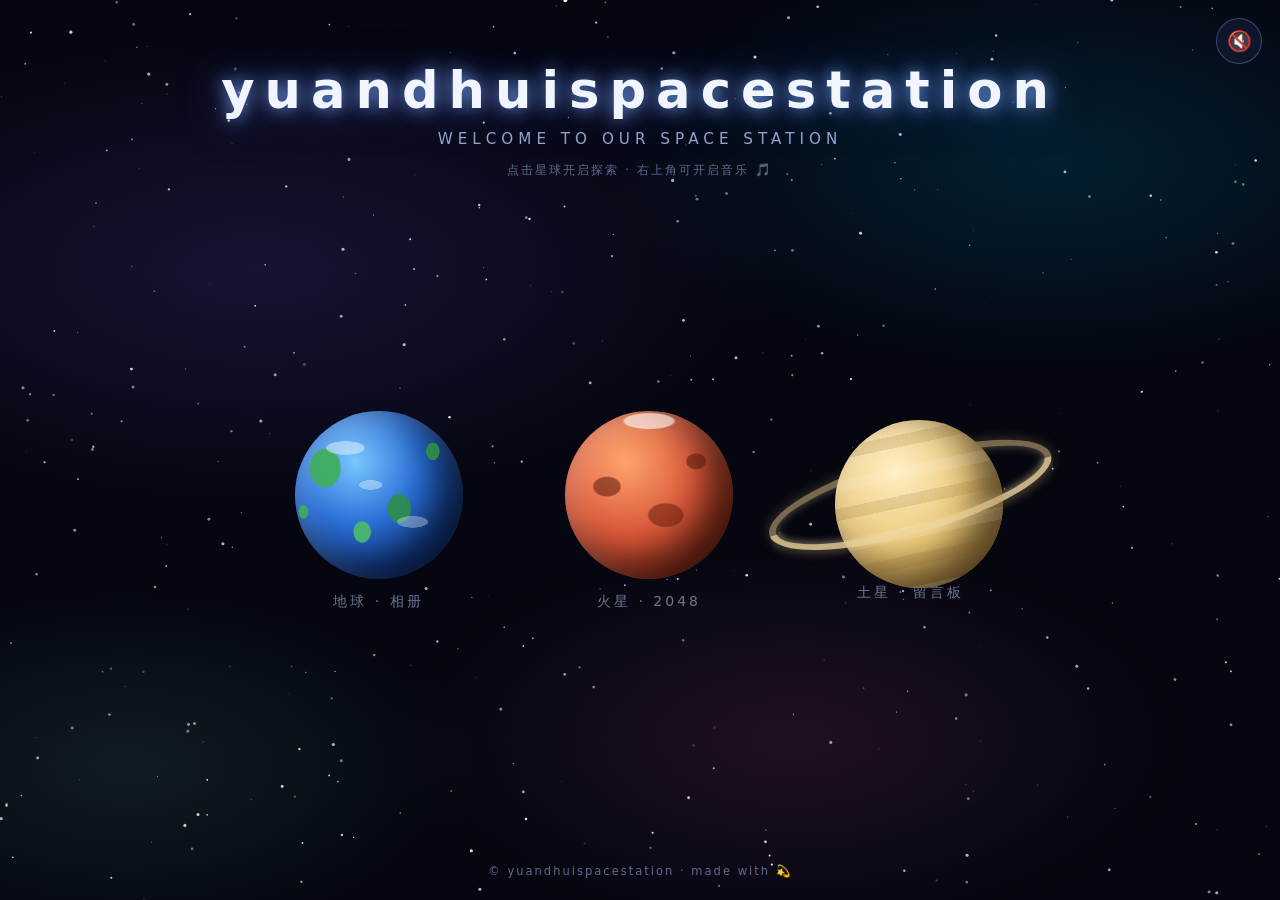
==== index.html @ cc037d58 "Add files via upload" ====
<!DOCTYPE html>
<html lang="zh-CN">
<head>
  <meta charset="UTF-8">
  <!-- 移动端适配：视口设置 -->
  <meta name="viewport" content="width=device-width, initial-scale=1.0">
  <meta name="description" content="yuandhuispacestation — 星空主题空间站：地球相册、火星2048、土星留言板">
  <title>yuandhuispacestation</title>
  <!-- emoji 小图标（无需外部文件） -->
  <link rel="icon" href="data:image/svg+xml,<svg xmlns='http://www.w3.org/2000/svg' viewBox='0 0 100 100'><text y='.9em' font-size='90'>🪐</text></svg>">
  <link rel="stylesheet" href="style.css">
</head>
<body>

  <!-- ============ 背景层（最底层，不拦截点击） ============ -->
  <div class="nebula" aria-hidden="true"></div>          <!-- 星云光晕（CSS 渐变） -->
  <canvas id="starfield" aria-hidden="true"></canvas>   <!-- 闪烁星星 + 流星（JS 绘制） -->

  <!-- ============ 背景音乐开关（默认静音） ============ -->
  <button id="musicToggle" class="music-btn" aria-label="播放背景音乐" title="播放背景音乐">🔇</button>

  <!-- ============ 页面标题 ============ -->
  <header>
    <h1 class="title">yuandhuispacestation</h1>
    <p class="subtitle">WELCOME TO OUR SPACE STATION</p>
    <p class="hint">点击星球开启探索 · 右上角可开启音乐 🎵</p>
  </header>

  <!-- ============ 三大星球（点击弹出对应弹窗，不跳转页面） ============ -->
  <main class="space">

    <!-- 🌏 地球：点击打开相册 -->
    <div class="planet-wrap earth-wrap" data-modal="earthModal" role="button" tabindex="0" aria-label="地球：打开相册">
      <div class="planet earth"></div>
      <span class="planet-label">地球 · 相册</span>
    </div>

    <!-- 🔴 火星：点击打开 2048 小游戏 -->
    <div class="planet-wrap mars-wrap" data-modal="marsModal" role="button" tabindex="0" aria-label="火星：打开2048小游戏">
      <div class="planet mars"></div>
      <span class="planet-label">火星 · 2048</span>
    </div>

    <!-- 🪐 土星：点击打开留言板（带星环） -->
    <div class="planet-wrap saturn-wrap" data-modal="saturnModal" role="button" tabindex="0" aria-label="土星：打开留言板">
      <div class="saturn-body">
        <div class="ring" aria-hidden="true"></div>          <!-- 星环（后半，位于星球之后） -->
        <div class="planet saturn"></div>
        <div class="ring ring-front" aria-hidden="true"></div><!-- 星环（前半，绕到星球之前） -->
      </div>
      <span class="planet-label">土星 · 留言板</span>
    </div>

  </main>

  <footer>© yuandhuispacestation · made with 💫</footer>

  <!-- ============ 地球弹窗：图片相册 ============ -->
  <div class="modal" id="earthModal" aria-hidden="true">
    <div class="modal-box">
      <div class="modal-head">
        <h2 class="modal-title">🌏 地球 · 星际相册</h2>
        <button class="close-btn" data-close aria-label="关闭弹窗">✕</button>
      </div>
      <!-- 相册舞台：图片 + 左右切换按钮 + 页码 -->
      <div class="album-stage">
        <img id="albumImg" src="" alt="相册照片">
        <button class="album-nav prev" id="albumPrev" aria-label="上一张">‹</button>
        <button class="album-nav next" id="albumNext" aria-label="下一张">›</button>
        <span class="album-counter" id="albumCounter">1 / 6</span>
      </div>
      <!-- 圆点指示器（可点击跳转） -->
      <div class="album-dots" id="albumDots"></div>
      <p class="album-tip">💡 当前为示例占位图，可在 js/main.js 顶部的 albumImages 中替换为你的图片链接</p>
    </div>
  </div>

  <!-- ============ 火星弹窗：2048 小游戏 ============ -->
  <div class="modal" id="marsModal" aria-hidden="true">
    <div class="modal-box">
      <div class="modal-head">
        <h2 class="modal-title">🔴 火星 · 2048 基地</h2>
        <button class="close-btn" data-close aria-label="关闭弹窗">✕</button>
      </div>
      <!-- 计分区：得分 / 最高分 / 重置按钮 -->
      <div class="score-bar">
        <div class="score-item"><span>得 分</span><b id="g2048Score">0</b></div>
        <div class="score-item"><span>最高分</span><b id="g2048Best">0</b></div>
        <button class="btn-reset" id="g2048Reset">↻ 重新开始</button>
      </div>
      <!-- 棋盘（触屏滑动区域） -->
      <div class="board-wrap">
        <div class="board" id="g2048Board"></div>
        <div class="game-over" id="g2048Over">
          <p>🚀 任务失败</p>
          <p class="over-score">得分：<b id="g2048OverScore">0</b></p>
        </div>
      </div>
      <p class="game-tip">⌨️ 方向键 / WASD 操作 · 📱 手机端在棋盘上滑动</p>
    </div>
  </div>

  <!-- ============ 土星弹窗：留言板 ============ -->
  <div class="modal" id="saturnModal" aria-hidden="true">
    <div class="modal-box">
      <div class="modal-head">
        <h2 class="modal-title">🪐 土星 · 留言环</h2>
        <button class="close-btn" data-close aria-label="关闭弹窗">✕</button>
      </div>
      <!-- 留言表单 -->
      <form class="msg-form" id="msgForm">
        <input type="text" id="msgName" placeholder="昵称（可选，最多 20 字）" maxlength="20">
        <textarea id="msgText" placeholder="写下想说的话，发送到土星环…（最多 200 字）" maxlength="200" required></textarea>
        <button type="submit" class="btn-send">✉ 发送到土星环</button>
      </form>
      <div class="msg-count">共 <b id="msgCount">0</b> 条留言</div>
      <!-- 留言列表（JS 渲染） -->
      <div class="msg-list" id="msgList"></div>
    </div>
  </div>

  <!-- ============ 脚本（顺序：背景 → 音乐 → 游戏 → 留言板 → 主逻辑） ============ -->
  <script src="js/starfield.js"></script>
  <script src="js/music.js"></script>
  <script src="js/game2048.js"></script>
  <script src="js/messageboard.js"></script>
  <script src="js/main.js"></script>
</body>
</html>
---- style.css ----
/* ============================================================
   yuandhuispacestation — 星空主题单页站样式表
   目录：
   1. 基础与背景（深空黑 / 星云光晕）
   2. 标题与整体布局
   3. 星球（地球 / 火星 / 土星，自转 + 悬浮发光）
   4. 通用弹窗
   5. 地球弹窗 · 相册
   6. 火星弹窗 · 2048
   7. 土星弹窗 · 留言板
   8. 音乐按钮 / 入场动画 / 响应式
   ============================================================ */

/* ---------- 1. 基础与背景 ---------- */
* { margin: 0; padding: 0; box-sizing: border-box; }

html, body { height: 100%; }

body {
  min-height: 100vh;
  background: #05060f; /* 深空黑底色 */
  color: #e8eefb;
  font-family: "PingFang SC", "Microsoft YaHei", "Segoe UI", system-ui, sans-serif;
  display: flex;
  flex-direction: column;
  overflow-x: hidden;
}

/* 星云光晕：多层柔和径向渐变，缓慢呼吸 */
.nebula {
  position: fixed;
  inset: 0;
  z-index: 0;
  pointer-events: none;
  background:
    radial-gradient(ellipse 60% 40% at 20% 30%,  rgba(80, 60, 160, .25), transparent 70%),
    radial-gradient(ellipse 50% 35% at 82% 18%,  rgba(0, 150, 200, .18), transparent 70%),
    radial-gradient(ellipse 45% 32% at 62% 82%,  rgba(200, 80, 160, .14), transparent 70%),
    radial-gradient(ellipse 40% 30% at 10% 85%,  rgba(90, 200, 180, .12), transparent 70%);
  animation: nebulaPulse 22s ease-in-out infinite alternate;
}
@keyframes nebulaPulse {
  from { opacity: .7; filter: hue-rotate(0deg); }
  to   { opacity: 1;  filter: hue-rotate(28deg); }
}

/* 星星 + 流星画布（JS 绘制，位于星云之上、内容之下） */
#starfield {
  position: fixed;
  inset: 0;
  z-index: 1;
  pointer-events: none;
}

/* ---------- 2. 标题与布局 ---------- */
header {
  position: relative;
  z-index: 2;
  text-align: center;
  padding: 60px 16px 6px;
  animation: riseIn .9s ease backwards;
}

.title {
  font-size: clamp(1.7rem, 6vw, 3.2rem);
  font-weight: 700;
  letter-spacing: clamp(2px, 1vw, 10px);
  color: #f0f5ff;
  text-shadow: 0 0 18px rgba(120, 170, 255, .9), 0 0 46px rgba(90, 120, 255, .5);
}

.subtitle {
  margin-top: 10px;
  color: #8fa3cc;
  font-size: clamp(.8rem, 2.6vw, .95rem);
  letter-spacing: 5px;
}

.hint {
  margin-top: 14px;
  color: #5d6b8f;
  font-size: .78rem;
  letter-spacing: 2px;
}

/* 星球主区域：垂直水平居中 */
.space {
  position: relative;
  z-index: 2;
  flex: 1;
  display: flex;
  align-items: center;
  justify-content: center;
  flex-wrap: wrap;
  gap: clamp(28px, 8vw, 110px);
  row-gap: 44px;
  padding: 24px 14px 40px;
}

footer {
  position: relative;
  z-index: 2;
  text-align: center;
  padding: 12px 10px 22px;
  color: #5d6b8f;
  font-size: .72rem;
  letter-spacing: 2px;
}

/* ---------- 3. 星球 ---------- */

/* 星球容器：可点击 / 可聚焦（键盘 Enter 也能打开弹窗） */
.planet-wrap {
  display: flex;
  flex-direction: column;
  align-items: center;
  gap: 14px;
  cursor: pointer;
  user-select: none;
  -webkit-tap-highlight-color: transparent; /* 去除移动端点击高亮 */
  touch-action: manipulation;                /* 防止双击缩放 */
  outline: none;
  transition: transform .35s ease;
}

/* 每个星球专属的悬浮发光颜色 */
.earth-wrap  { --glow: rgba(80, 160, 255, .6); }
.mars-wrap   { --glow: rgba(255, 110, 60, .55); }
.saturn-wrap { --glow: rgba(233, 203, 141, .55); }

.planet-label {
  font-size: 14px;
  letter-spacing: 3px;
  color: #9fb2d8;
  opacity: .65;
  transition: opacity .3s, color .3s, text-shadow .3s;
}

/* 星球本体：圆形 + 内阴影营造球体立体感 */
.planet {
  --size: clamp(104px, 19vw, 168px);
  width: var(--size);
  height: var(--size);
  border-radius: 50%;
  position: relative;
  overflow: hidden;
  box-shadow:
    inset -22px -14px 36px rgba(0, 0, 0, .55),
    inset 12px 10px 26px rgba(255, 255, 255, .16);
  transition: transform .35s ease, box-shadow .35s ease;
}

/* 星球表面“自转”层：
   宽 200% 的贴图循环平移（translateX -50% 正好一个星球宽，无缝衔接），
   ::before 为地表纹路，::after 为云层（转速不同形成视差） */
.planet::before,
.planet::after {
  content: "";
  position: absolute;
  top: 0;
  left: 0;
  width: 200%;
  height: 100%;
  background-repeat: repeat-x;
  background-size: 50% 100%;
  animation: planetSpin linear infinite;
}
@keyframes planetSpin {
  from { transform: translateX(0); }
  to   { transform: translateX(-50%); }
}

/* —— 🌏 地球：蓝色海洋 + 绿色大陆 + 白色云层 —— */
.planet.earth {
  background: radial-gradient(circle at 36% 30%, #79c7ff 0%, #2a6fd6 40%, #123a86 70%, #081f52 100%);
}
.planet.earth::before { /* 大陆块 */
  background-image:
    radial-gradient(ellipse 16% 20% at 18% 34%, #3fae5a 0 55%, transparent 60%),
    radial-gradient(ellipse 12% 15% at 62% 58%, #2e9049 0 55%, transparent 60%),
    radial-gradient(ellipse 9% 11% at 40% 72%, #4dbb6b 0 55%, transparent 60%),
    radial-gradient(ellipse 7% 9%  at 82% 24%, #2e9049 0 55%, transparent 60%),
    radial-gradient(ellipse 5% 7%  at 5%  60%, #3fae5a 0 55%, transparent 60%);
  animation-duration: 26s;
  opacity: .9;
}
.planet.earth::after { /* 云层（更慢，产生视差） */
  background-image:
    radial-gradient(ellipse 20% 7% at 30% 22%, rgba(255, 255, 255, .55) 0 55%, transparent 60%),
    radial-gradient(ellipse 16% 6% at 70% 66%, rgba(255, 255, 255, .40) 0 55%, transparent 60%),
    radial-gradient(ellipse 12% 5% at 45% 44%, rgba(255, 255, 255, .45) 0 55%, transparent 60%);
  animation-duration: 42s;
  opacity: .8;
}

/* —— 🔴 火星：橙红地表 + 暗色盆地 + 白色极冠 —— */
.planet.mars {
  background: radial-gradient(circle at 36% 30%, #ffa36b 0%, #d9593a 45%, #93301a 75%, #471307 100%);
}
.planet.mars::before {
  background-image:
    radial-gradient(ellipse 14% 10% at 25% 45%, rgba(90, 25, 10, .55) 0 55%, transparent 62%),
    radial-gradient(ellipse 18% 12% at 60% 62%, rgba(90, 25, 10, .50) 0 55%, transparent 62%),
    radial-gradient(ellipse 10% 8%  at 78% 30%, rgba(70, 20, 8,  .50) 0 55%, transparent 62%),
    radial-gradient(ellipse 26% 8%  at 50% 6%,  rgba(255, 255, 255, .60) 0 55%, transparent 62%);
  animation-duration: 34s;
}
.planet.mars::after { content: none; }

/* —— 🪐 土星：金色条纹 + 双层星环 —— */
.saturn-body {
  --size: clamp(100px, 16vw, 150px);
  position: relative;
  width: var(--size);
  height: var(--size);
}
.planet.saturn {
  position: absolute;
  inset: 0;
  z-index: 2;
  background: radial-gradient(circle at 36% 30%, #ffefc4 0%, #eccb7e 45%, #c09549 75%, #6b4c1c 100%);
}
.planet.saturn::before { /* 斜向条纹，平移产生自转感 */
  background-image: repeating-linear-gradient(168deg,
    rgba(255, 255, 255, .10) 0 6%,  transparent 6% 14%,
    rgba(120, 80, 20, .14)   14% 20%, transparent 20% 30%);
  animation-duration: 30s;
}
.planet.saturn::after { content: none; }

/* 星环：椭圆边框 + 轻微倾斜；后半段在星球后面(z-index:1) */
.ring {
  position: absolute;
  top: 50%;
  left: 50%;
  width: calc(var(--size) * 1.95);
  height: calc(var(--size) * .52);
  transform: translate(-50%, -50%) rotate(-16deg);
  border-radius: 50%;
  border: calc(var(--size) * .05) solid rgba(233, 203, 141, .5);
  box-shadow: 0 0 14px rgba(233, 203, 141, .25), inset 0 0 10px rgba(255, 235, 180, .35);
  z-index: 1;
  pointer-events: none;
}
/* 前半段星环：裁剪出下半弧，叠在星球前面(z-index:3)，
   与后半段拼合出“环从星球前方绕过”的立体效果 */
.ring-front {
  z-index: 3;
  clip-path: inset(52% 0 0 0);
  border-color: rgba(240, 215, 160, .65);
}

/* 悬浮放大 + 发光（仅在支持 hover 的设备生效，避免手机端粘滞状态） */
@media (hover: hover) {
  .planet-wrap:hover { transform: scale(1.13); }
  .planet-wrap:hover .planet {
    box-shadow:
      0 0 46px 5px var(--glow),
      inset -22px -14px 36px rgba(0, 0, 0, .55),
      inset 12px 10px 26px rgba(255, 255, 255, .16);
  }
  .planet-wrap:hover .planet-label {
    opacity: 1;
    color: #dfe9ff;
    text-shadow: 0 0 12px rgba(140, 180, 255, .8);
  }
}

/* 键盘聚焦时的同等反馈（无障碍） */
.planet-wrap:focus-visible { transform: scale(1.13); }
.planet-wrap:focus-visible .planet {
  box-shadow:
    0 0 46px 5px var(--glow),
    inset -22px -14px 36px rgba(0, 0, 0, .55),
    inset 12px 10px 26px rgba(255, 255, 255, .16);
}

/* 触屏按下的即时反馈 */
.planet-wrap:active { transform: scale(.95); }

/* ---------- 4. 通用弹窗 ---------- */
.modal {
  position: fixed;
  inset: 0;
  z-index: 200;
  display: flex;
  align-items: center;
  justify-content: center;
  padding: 18px;
  background: rgba(3, 5, 16, .78);
  backdrop-filter: blur(6px);
  -webkit-backdrop-filter: blur(6px);
  opacity: 0;
  pointer-events: none;
  transition: opacity .28s ease;
}
.modal.open { opacity: 1; pointer-events: auto; }

.modal-box {
  width: 100%;
  max-width: 560px;
  max-height: calc(100vh - 40px);
  overflow-y: auto;
  background: linear-gradient(165deg, #131a2e, #0a0e1d);
  border: 1px solid rgba(120, 150, 220, .28);
  border-radius: 18px;
  padding: 20px 20px 24px;
  box-shadow: 0 24px 70px rgba(0, 0, 0, .65);
  transform: scale(.92) translateY(14px);
  transition: transform .28s ease;
}
.modal.open .modal-box { transform: none; }

.modal-head {
  display: flex;
  align-items: center;
  justify-content: space-between;
  margin-bottom: 14px;
}
.modal-title { font-size: 1.15rem; letter-spacing: 2px; color: #e6edff; }

.close-btn {
  width: 36px;
  height: 36px;
  border-radius: 50%;
  border: 1px solid rgba(140, 170, 255, .3);
  background: rgba(255, 255, 255, .06);
  color: #cdd9f5;
  font-size: 16px;
  cursor: pointer;
  transition: .25s;
}
.close-btn:hover {
  background: rgba(255, 80, 80, .18);
  border-color: rgba(255, 120, 120, .5);
  color: #ffb3b3;
}

/* ---------- 5. 地球弹窗 · 相册 ---------- */
.album-stage {
  position: relative;
  width: 100%;
  aspect-ratio: 3 / 2;
  border-radius: 14px;
  overflow: hidden;
  background: rgba(255, 255, 255, .04);
  border: 1px solid rgba(140, 170, 255, .15);
}
.album-stage img {
  width: 100%;
  height: 100%;
  object-fit: cover;
  display: block;
  opacity: 0;
  transition: opacity .45s ease;
}
.album-stage img.show { opacity: 1; }

.album-nav {
  position: absolute;
  top: 50%;
  transform: translateY(-50%);
  width: 42px;
  height: 42px;
  border-radius: 50%;
  border: none;
  cursor: pointer;
  background: rgba(10, 14, 28, .55);
  color: #fff;
  font-size: 24px;
  line-height: 1;
  backdrop-filter: blur(3px);
  transition: background .25s;
}
.album-nav:hover { background: rgba(90, 130, 255, .55); }
.album-nav.prev { left: 10px; }
.album-nav.next { right: 10px; }

.album-counter {
  position: absolute;
  right: 12px;
  bottom: 10px;
  padding: 3px 10px;
  border-radius: 20px;
  background: rgba(5, 8, 18, .6);
  font-size: 12px;
  color: #cfe0ff;
  letter-spacing: 1px;
}

.album-dots {
  display: flex;
  justify-content: center;
  gap: 9px;
  margin-top: 14px;
}
.album-dots button {
  width: 9px;
  height: 9px;
  border-radius: 50%;
  border: none;
  padding: 0;
  cursor: pointer;
  background: rgba(160, 185, 235, .3);
  transition: .25s;
}
.album-dots button.active {
  background: #8fb4ff;
  box-shadow: 0 0 8px rgba(140, 180, 255, .9);
  transform: scale(1.3);
}

.album-tip { margin-top: 12px; text-align: center; font-size: 12px; color: #7d8db3; }

/* ---------- 6. 火星弹窗 · 2048 ---------- */
.score-bar {
  display: flex;
  align-items: center;
  gap: 10px;
  margin-bottom: 14px;
  flex-wrap: wrap;
}
.score-item {
  flex: 1;
  min-width: 88px;
  text-align: center;
  padding: 8px 10px;
  border-radius: 10px;
  background: rgba(255, 255, 255, .05);
  border: 1px solid rgba(140, 170, 255, .18);
}
.score-item span { display: block; font-size: 11px; color: #8fa3cc; letter-spacing: 3px; margin-bottom: 2px; }
.score-item b { font-size: 1.25rem; color: #ffd98a; }

.btn-reset {
  padding: 10px 16px;
  border-radius: 10px;
  border: 1px solid rgba(255, 190, 120, .4);
  background: rgba(255, 150, 80, .14);
  color: #ffcf9e;
  cursor: pointer;
  letter-spacing: 1px;
  transition: .25s;
}
.btn-reset:hover { background: rgba(255, 150, 80, .3); }

.board-wrap { position: relative; }

.board {
  display: grid;
  grid-template-columns: repeat(4, 1fr);
  gap: 8px;
  width: min(400px, 100%);
  margin: 0 auto;
  aspect-ratio: 1;
  padding: 8px;
  border-radius: 12px;
  background: rgba(255, 255, 255, .05);
  border: 1px solid rgba(140, 170, 255, .15);
  touch-action: none; /* 棋盘上禁止页面滚动，用于滑动手势 */
}

/* 2048 方块（空格 / 各数值配色，高数值带发光） */
.tile {
  display: flex;
  align-items: center;
  justify-content: center;
  border-radius: 8px;
  font-weight: 700;
  font-size: clamp(1rem, 5vw, 1.8rem);
  background: rgba(255, 255, 255, .04);
  color: transparent; /* 空块不显示文字 */
}
.tile.v2    { background: #eee4da; color: #776e65; }
.tile.v4    { background: #ede0c8; color: #776e65; }
.tile.v8    { background: #f2b179; color: #fff; }
.tile.v16   { background: #f59563; color: #fff; }
.tile.v32   { background: #f67c5f; color: #fff; }
.tile.v64   { background: #f65e3b; color: #fff; }
.tile.v128  { background: #edcf72; color: #fff; }
.tile.v256  { background: #edcc61; color: #fff; }
.tile.v512  { background: #edc850; color: #fff; box-shadow: 0 0 14px rgba(237, 200, 80, .55); }
.tile.v1024 { background: #edc53f; color: #fff; box-shadow: 0 0 18px rgba(237, 197, 63, .65); font-size: clamp(.9rem, 4.2vw, 1.5rem); }
.tile.v2048 { background: #edc22e; color: #fff; box-shadow: 0 0 24px rgba(237, 194, 46, .8);  font-size: clamp(.9rem, 4.2vw, 1.5rem); }
.tile.vbig  { background: #3c3a32; color: #fff; box-shadow: 0 0 24px rgba(200, 200, 255, .5); font-size: clamp(.9rem, 4.2vw, 1.5rem); }

/* 新块 / 合并块的弹出动画 */
.tile.new    { animation: pop  .22s ease; }
.tile.merged { animation: pop2 .3s  ease; }
@keyframes pop  { 0% { transform: scale(.1); } 70% { transform: scale(1.08); } 100% { transform: scale(1); } }
@keyframes pop2 { 0% { transform: scale(.6); } 55% { transform: scale(1.18); } 100% { transform: scale(1); } }

/* 游戏结束遮罩 */
.game-over {
  position: absolute;
  inset: 0;
  display: none;
  flex-direction: column;
  align-items: center;
  justify-content: center;
  gap: 8px;
  border-radius: 12px;
  background: rgba(5, 8, 18, .82);
  backdrop-filter: blur(2px);
  text-align: center;
}
.game-over.show { display: flex; animation: fadeIn .4s; }
.game-over p { font-size: 1.2rem; letter-spacing: 2px; }
.over-score b { color: #ffd98a; font-size: 1.4rem; }
@keyframes fadeIn { from { opacity: 0; } to { opacity: 1; } }

.game-tip { margin-top: 12px; text-align: center; font-size: 12px; color: #7d8db3; }

/* ---------- 7. 土星弹窗 · 留言板 ---------- */
.msg-form { display: flex; flex-direction: column; gap: 10px; margin-bottom: 16px; }
.msg-form input,
.msg-form textarea {
  width: 100%;
  padding: 11px 14px;
  border-radius: 10px;
  background: rgba(255, 255, 255, .05);
  border: 1px solid rgba(140, 170, 255, .22);
  color: #e8eefb;
  font-size: .95rem;
  font-family: inherit;
  outline: none;
  transition: border-color .25s, box-shadow .25s;
  resize: vertical;
  min-height: 42px;
}
.msg-form textarea { min-height: 76px; }
.msg-form input:focus,
.msg-form textarea:focus {
  border-color: #7ea6ff;
  box-shadow: 0 0 0 3px rgba(110, 150, 255, .15);
}

.btn-send {
  align-self: flex-end;
  padding: 10px 20px;
  border-radius: 10px;
  border: none;
  cursor: pointer;
  background: linear-gradient(135deg, #4f7cff, #8a5cff);
  color: #fff;
  letter-spacing: 2px;
  transition: .25s;
}
.btn-send:hover { filter: brightness(1.15); box-shadow: 0 0 16px rgba(110, 130, 255, .5); }

.msg-count { font-size: .85rem; color: #8fa3cc; margin-bottom: 10px; letter-spacing: 1px; }

.msg-list {
  display: flex;
  flex-direction: column;
  gap: 10px;
  max-height: 300px;
  overflow-y: auto;
  padding-right: 4px;
}
.msg-item {
  background: rgba(255, 255, 255, .05);
  border: 1px solid rgba(140, 170, 255, .14);
  border-left: 3px solid #7ea6ff;
  border-radius: 10px;
  padding: 10px 14px;
}
.msg-meta {
  display: flex;
  justify-content: space-between;
  align-items: center;
  gap: 8px;
  margin-bottom: 6px;
  font-size: .78rem;
  color: #8fa3cc;
}
.msg-name { color: #a7c4ff; font-weight: 600; }
.msg-del {
  border: none;
  background: none;
  color: #68789e;
  cursor: pointer;
  font-size: .75rem;
  padding: 2px 4px;
  transition: color .2s;
}
.msg-del:hover { color: #ff9d9d; }
.msg-content {
  font-size: .92rem;
  line-height: 1.65;
  color: #dce6fb;
  word-break: break-word;
  white-space: pre-wrap;
}
.msg-empty { text-align: center; color: #7d8db3; padding: 24px 0; font-size: .9rem; }

/* ---------- 8. 音乐按钮 / 入场动画 / 响应式 ---------- */
.music-btn {
  position: fixed;
  top: 18px;
  right: 18px;
  z-index: 150;
  width: 46px;
  height: 46px;
  border-radius: 50%;
  border: 1px solid rgba(140, 170, 255, .35);
  background: rgba(20, 28, 52, .65);
  color: #dfe8ff;
  font-size: 20px;
  cursor: pointer;
  backdrop-filter: blur(4px);
  transition: transform .25s, box-shadow .25s, border-color .25s;
}
.music-btn:hover { transform: scale(1.08); box-shadow: 0 0 18px rgba(120, 160, 255, .5); }
.music-btn.playing {
  border-color: rgba(160, 200, 255, .7);
  animation: musicPulse 2.4s ease-in-out infinite;
}
@keyframes musicPulse {
  0%, 100% { box-shadow: 0 0 0 0 rgba(120, 160, 255, .35); }
  50%      { box-shadow: 0 0 0 12px rgba(120, 160, 255, 0); }
}

/* 星球入场：依次浮现 */
.planet-wrap { animation: riseIn .9s ease backwards; }
.earth-wrap  { animation-delay: .15s; }
.mars-wrap   { animation-delay: .35s; }
.saturn-wrap { animation-delay: .55s; }
@keyframes riseIn {
  from { opacity: 0; transform: translateY(26px); }
  to   { opacity: 1; transform: none; }
}

/* 移动端：星球缩小、间距收紧，保证三个星球一行放下（过窄时自动换行） */
@media (max-width: 600px) {
  header { padding-top: 70px; }
  .space { gap: 26px; row-gap: 40px; }
  .planet        { --size: 96px; }
  .saturn-body   { --size: 88px; }
  .planet-label  { font-size: 12px; letter-spacing: 2px; }
  .music-btn     { top: 12px; right: 12px; width: 42px; height: 42px; }
  .modal         { padding: 12px; }
  .modal-box     { padding: 16px 14px 20px; }
}
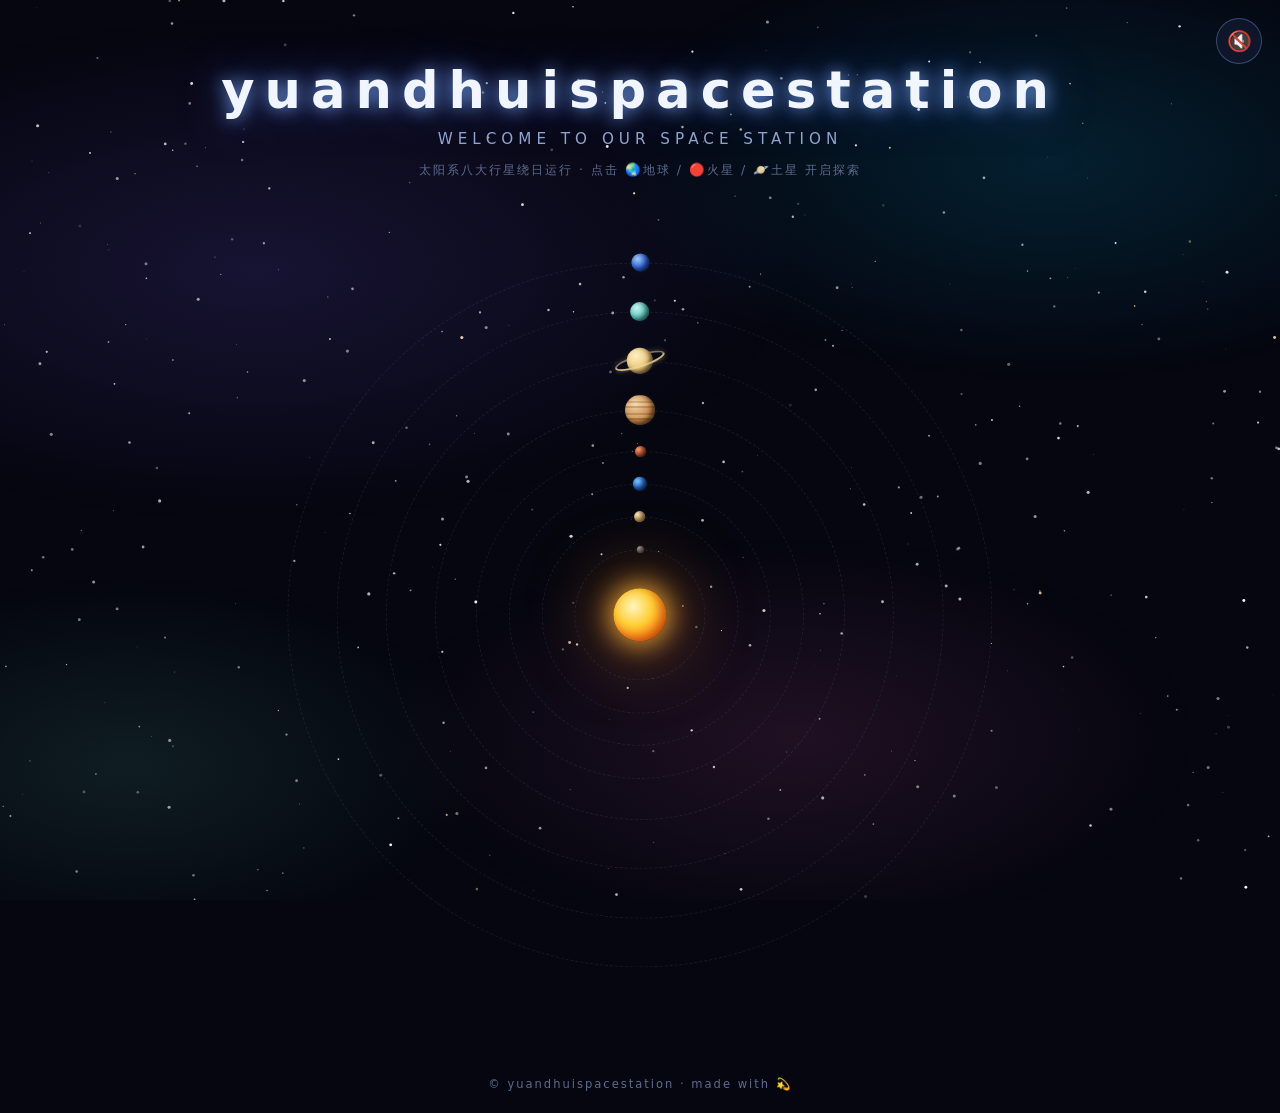
==== commit 2576eb21: "更改界面和测试链接" ====
--- a/index.html
+++ b/index.html
@@ -23,34 +23,76 @@
   <header>
     <h1 class="title">yuandhuispacestation</h1>
     <p class="subtitle">WELCOME TO OUR SPACE STATION</p>
-    <p class="hint">点击星球开启探索 · 右上角可开启音乐 🎵</p>
+    <p class="hint">太阳系八大行星绕日运行 · 点击 🌏地球 / 🔴火星 / 🪐土星 开启探索</p>
   </header>
 
-  <!-- ============ 三大星球（点击弹出对应弹窗，不跳转页面） ============ -->
+  <!-- ============ 太阳系：八大行星轨道运行图（地球/火星/土星可点击弹窗） ============ -->
   <main class="space">
 
-    <!-- 🌏 地球：点击打开相册 -->
-    <div class="planet-wrap earth-wrap" data-modal="earthModal" role="button" tabindex="0" aria-label="地球：打开相册">
-      <div class="planet earth"></div>
-      <span class="planet-label">地球 · 相册</span>
+    <div class="solar-system" aria-label="太阳系八大行星轨道运行图">
+
+      <!-- 中心太阳 -->
+      <div class="sun" aria-hidden="true"></div>
+
+      <!-- 水星（装饰，不可点击） -->
+      <div class="orbit" style="--r:8"></div>
+      <div class="revolver" style="--r:8;--t:4s">
+        <div class="planet-mini mercury" title="水星"></div>
+      </div>
+
+      <!-- 金星（装饰） -->
+      <div class="orbit" style="--r:12"></div>
+      <div class="revolver" style="--r:12;--t:7s">
+        <div class="planet-mini venus" title="金星"></div>
+      </div>
+
+      <!-- 🌏 地球：点击打开相册 -->
+      <div class="orbit" style="--r:16"></div>
+      <div class="revolver" style="--r:16;--t:10s">
+        <div class="planet-wrap earth-wrap" data-modal="earthModal" role="button" tabindex="0" aria-label="地球：打开相册">
+          <div class="planet-mini earth" title="地球 · 相册"></div>
+        </div>
+      </div>
+
+      <!-- 🔴 火星：点击打开 2048 -->
+      <div class="orbit" style="--r:20"></div>
+      <div class="revolver" style="--r:20;--t:14s">
+        <div class="planet-wrap mars-wrap" data-modal="marsModal" role="button" tabindex="0" aria-label="火星：打开2048小游戏">
+          <div class="planet-mini mars" title="火星 · 2048"></div>
+        </div>
+      </div>
+
+      <!-- 木星（装饰） -->
+      <div class="orbit" style="--r:25"></div>
+      <div class="revolver" style="--r:25;--t:22s">
+        <div class="planet-mini jupiter" title="木星"></div>
+      </div>
+
+      <!-- 🪐 土星：点击打开留言板（带星环） -->
+      <div class="orbit" style="--r:31"></div>
+      <div class="revolver" style="--r:31;--t:30s">
+        <div class="planet-wrap saturn-wrap" data-modal="saturnModal" role="button" tabindex="0" aria-label="土星：打开留言板">
+          <div class="saturn-mini">
+            <div class="ring-mini" aria-hidden="true"></div>
+            <div class="planet-mini saturn"></div>
+            <div class="ring-mini ring-front" aria-hidden="true"></div>
+          </div>
+        </div>
+      </div>
+
+      <!-- 天王星（装饰） -->
+      <div class="orbit" style="--r:37"></div>
+      <div class="revolver" style="--r:37;--t:40s">
+        <div class="planet-mini uranus" title="天王星"></div>
+      </div>
+
+      <!-- 海王星（装饰） -->
+      <div class="orbit" style="--r:43"></div>
+      <div class="revolver" style="--r:43;--t:50s">
+        <div class="planet-mini neptune" title="海王星"></div>
+      </div>
+
     </div>
-
-    <!-- 🔴 火星：点击打开 2048 小游戏 -->
-    <div class="planet-wrap mars-wrap" data-modal="marsModal" role="button" tabindex="0" aria-label="火星：打开2048小游戏">
-      <div class="planet mars"></div>
-      <span class="planet-label">火星 · 2048</span>
-    </div>
-
-    <!-- 🪐 土星：点击打开留言板（带星环） -->
-    <div class="planet-wrap saturn-wrap" data-modal="saturnModal" role="button" tabindex="0" aria-label="土星：打开留言板">
-      <div class="saturn-body">
-        <div class="ring" aria-hidden="true"></div>          <!-- 星环（后半，位于星球之后） -->
-        <div class="planet saturn"></div>
-        <div class="ring ring-front" aria-hidden="true"></div><!-- 星环（前半，绕到星球之前） -->
-      </div>
-      <span class="planet-label">土星 · 留言板</span>
-    </div>
-
   </main>
 
   <footer>© yuandhuispacestation · made with 💫</footer>
@@ -71,7 +113,7 @@
       </div>
       <!-- 圆点指示器（可点击跳转） -->
       <div class="album-dots" id="albumDots"></div>
-      <p class="album-tip">💡 当前为示例占位图，可在 js/main.js 顶部的 albumImages 中替换为你的图片链接</p>
+      <p class="album-tip">💡 把图片放进项目根目录的 <code>images/</code> 文件夹，运行 <code>tools/gen_album_manifest.py</code> 后提交即可自动同步到相册</p>
     </div>
   </div>
 
@@ -119,7 +161,8 @@
     </div>
   </div>
 
-  <!-- ============ 脚本（顺序：背景 → 音乐 → 游戏 → 留言板 → 主逻辑） ============ -->
+  <!-- ============ 脚本（顺序：相册清单 → 背景 → 音乐 → 游戏 → 留言板 → 主逻辑） ============ -->
+  <script src="js/album-manifest.js"></script>
   <script src="js/starfield.js"></script>
   <script src="js/music.js"></script>
   <script src="js/game2048.js"></script>
--- a/style.css
+++ b/style.css
@@ -83,20 +83,6 @@
   letter-spacing: 2px;
 }
 
-/* 星球主区域：垂直水平居中 */
-.space {
-  position: relative;
-  z-index: 2;
-  flex: 1;
-  display: flex;
-  align-items: center;
-  justify-content: center;
-  flex-wrap: wrap;
-  gap: clamp(28px, 8vw, 110px);
-  row-gap: 44px;
-  padding: 24px 14px 40px;
-}
-
 footer {
   position: relative;
   z-index: 2;
@@ -107,176 +93,174 @@
   letter-spacing: 2px;
 }
 
-/* ---------- 3. 星球 ---------- */
-
-/* 星球容器：可点击 / 可聚焦（键盘 Enter 也能打开弹窗） */
-.planet-wrap {
-  display: flex;
-  flex-direction: column;
-  align-items: center;
-  gap: 14px;
+/* ---------- 3. 太阳系：八大行星轨道运行 ---------- */
+.space {
+  position: relative;
+  z-index: 2;
+  flex: 1;
+  display: flex;
+  align-items: center;
+  justify-content: center;
+  padding: 20px 10px 40px;
+}
+
+.solar-system {
+  position: relative;
+  width: min(820px, 96vmin);
+  height: min(820px, 96vmin);
+  animation: riseIn .9s ease backwards;
+}
+
+/* 中心太阳：黄色发光球，缓慢呼吸 */
+.sun {
+  position: absolute;
+  top: 50%; left: 50%;
+  width: 6.5%; height: 6.5%;
+  transform: translate(-50%, -50%);
+  border-radius: 50%;
+  background: radial-gradient(circle at 38% 35%, #fff6c0 0%, #ffcc33 40%, #ff7a18 72%, #b03c00 100%);
+  box-shadow:
+    0 0 24px 5px rgba(255, 180, 60, .75),
+    0 0 70px 18px rgba(255, 140, 30, .35),
+    inset -4px -3px 10px rgba(120, 40, 0, .45);
+  z-index: 10;
+  animation: sunPulse 4.5s ease-in-out infinite alternate;
+}
+@keyframes sunPulse {
+  from { box-shadow: 0 0 24px 5px rgba(255,180,60,.75), 0 0 70px 18px rgba(255,140,30,.35), inset -4px -3px 10px rgba(120,40,0,.45); }
+  to   { box-shadow: 0 0 38px 9px rgba(255,200,80,.9),  0 0 100px 28px rgba(255,160,40,.5),  inset -4px -3px 10px rgba(120,40,0,.45); }
+}
+
+/* 轨道：静止的圆形虚线边框（直径 = --r * 2%） */
+.orbit {
+  position: absolute;
+  top: 50%; left: 50%;
+  width: calc(var(--r) * 2%);
+  height: calc(var(--r) * 2%);
+  transform: translate(-50%, -50%);
+  border: 1px dashed rgba(140, 170, 220, .13);
+  border-radius: 50%;
+  pointer-events: none;
+}
+
+/* 旋转层：与轨道同心，绕中心匀速公转（周期 = --t） */
+.revolver {
+  position: absolute;
+  top: 50%; left: 50%;
+  width: calc(var(--r) * 2%);
+  height: calc(var(--r) * 2%);
+  transform: translate(-50%, -50%);
+  animation: revolve var(--t) linear infinite;
+  pointer-events: none;   /* 旋转层不阻挡点击，仅行星可点 */
+}
+@keyframes revolve {
+  from { transform: translate(-50%, -50%) rotate(0deg); }
+  to   { transform: translate(-50%, -50%) rotate(360deg); }
+}
+
+/* 行星挂载点：固定在旋转层顶部（轨道 12 点钟方向） */
+.revolver > .planet-mini,
+.revolver > .planet-wrap {
+  position: absolute;
+  top: 0; left: 50%;
+  transform: translate(-50%, -50%);
+  pointer-events: auto;
+}
+
+/* 行星基础样式（小球，自带立体光影） */
+.planet-mini {
+  border-radius: 50%;
+  box-shadow: inset -3px -2px 5px rgba(0,0,0,.55), 0 0 5px rgba(255,255,255,.06);
+  transition: transform .25s ease, box-shadow .25s ease;
+}
+
+/* 各行星颜色与尺寸（按真实顺序：水金地火木土天海） */
+.planet-mini.mercury  { width: 7px;  height: 7px;  background: radial-gradient(circle at 35% 30%, #c8c2b8, #6e6256 75%, #2e2620); }
+.planet-mini.venus    { width: 11px; height: 11px; background: radial-gradient(circle at 35% 30%, #fff0c0, #d6a85e 70%, #6b441f); }
+.planet-mini.earth    { width: 14px; height: 14px; background: radial-gradient(circle at 35% 30%, #79c7ff, #2a6fd6 50%, #081f52); }
+.planet-mini.mars     { width: 11px; height: 11px; background: radial-gradient(circle at 35% 30%, #ffa36b, #d9593a 55%, #471307); }
+.planet-mini.jupiter  { width: 30px; height: 30px; background: radial-gradient(circle at 35% 30%, #f4d9b0, #c98a4b 55%, #6e3e15); }
+.planet-mini.uranus   { width: 19px; height: 19px; background: radial-gradient(circle at 35% 30%, #c5f5f0, #5fc9c0 55%, #1d6e68); }
+.planet-mini.neptune  { width: 18px; height: 18px; background: radial-gradient(circle at 35% 30%, #9cc6ff, #2e63d6 55%, #0e2980); }
+
+/* 木星额外条纹 */
+.planet-mini.jupiter {
+  background-image:
+    repeating-linear-gradient(0deg,
+      rgba(110,60,20,.0) 0 18%,
+      rgba(110,60,20,.28) 18% 24%,
+      rgba(255,220,170,.18) 24% 32%,
+      rgba(110,60,20,.22) 32% 40%),
+    radial-gradient(circle at 35% 30%, #f4d9b0, #c98a4b 55%, #6e3e15);
+}
+
+/* 土星（带星环） */
+.saturn-mini {
+  position: relative;
+  width: 26px; height: 26px;
+}
+.planet-mini.saturn {
+  position: absolute; inset: 0;
+  width: 26px; height: 26px;
+  background: radial-gradient(circle at 35% 30%, #ffefc4, #eccb7e 50%, #6b4c1c);
+}
+.ring-mini {
+  position: absolute;
+  top: 50%; left: 50%;
+  width: 52px; height: 13px;
+  transform: translate(-50%, -50%) rotate(-18deg);
+  border-radius: 50%;
+  border: 2px solid rgba(233, 203, 141, .55);
+  box-shadow: 0 0 6px rgba(233, 203, 141, .25);
+  pointer-events: none;
+}
+.ring-mini.ring-front {
+  clip-path: inset(50% 0 0 0);
+  border-color: rgba(240, 215, 160, .7);
+}
+
+/* 可点击行星容器（地球/火星/土星）：扩大点击热区到 44x44（无障碍最小尺寸） */
+.revolver > .planet-wrap {
+  width: 44px; height: 44px;
+  display: flex;
+  align-items: center;
+  justify-content: center;
   cursor: pointer;
   user-select: none;
-  -webkit-tap-highlight-color: transparent; /* 去除移动端点击高亮 */
-  touch-action: manipulation;                /* 防止双击缩放 */
+  -webkit-tap-highlight-color: transparent;
+  touch-action: manipulation;
   outline: none;
-  transition: transform .35s ease;
-}
-
-/* 每个星球专属的悬浮发光颜色 */
-.earth-wrap  { --glow: rgba(80, 160, 255, .6); }
-.mars-wrap   { --glow: rgba(255, 110, 60, .55); }
-.saturn-wrap { --glow: rgba(233, 203, 141, .55); }
-
-.planet-label {
-  font-size: 14px;
-  letter-spacing: 3px;
-  color: #9fb2d8;
-  opacity: .65;
-  transition: opacity .3s, color .3s, text-shadow .3s;
-}
-
-/* 星球本体：圆形 + 内阴影营造球体立体感 */
-.planet {
-  --size: clamp(104px, 19vw, 168px);
-  width: var(--size);
-  height: var(--size);
-  border-radius: 50%;
+}
+.revolver > .planet-wrap .planet-mini,
+.revolver > .planet-wrap .saturn-mini {
   position: relative;
-  overflow: hidden;
-  box-shadow:
-    inset -22px -14px 36px rgba(0, 0, 0, .55),
-    inset 12px 10px 26px rgba(255, 255, 255, .16);
-  transition: transform .35s ease, box-shadow .35s ease;
-}
-
-/* 星球表面“自转”层：
-   宽 200% 的贴图循环平移（translateX -50% 正好一个星球宽，无缝衔接），
-   ::before 为地表纹路，::after 为云层（转速不同形成视差） */
-.planet::before,
-.planet::after {
-  content: "";
-  position: absolute;
-  top: 0;
-  left: 0;
-  width: 200%;
-  height: 100%;
-  background-repeat: repeat-x;
-  background-size: 50% 100%;
-  animation: planetSpin linear infinite;
-}
-@keyframes planetSpin {
-  from { transform: translateX(0); }
-  to   { transform: translateX(-50%); }
-}
-
-/* —— 🌏 地球：蓝色海洋 + 绿色大陆 + 白色云层 —— */
-.planet.earth {
-  background: radial-gradient(circle at 36% 30%, #79c7ff 0%, #2a6fd6 40%, #123a86 70%, #081f52 100%);
-}
-.planet.earth::before { /* 大陆块 */
-  background-image:
-    radial-gradient(ellipse 16% 20% at 18% 34%, #3fae5a 0 55%, transparent 60%),
-    radial-gradient(ellipse 12% 15% at 62% 58%, #2e9049 0 55%, transparent 60%),
-    radial-gradient(ellipse 9% 11% at 40% 72%, #4dbb6b 0 55%, transparent 60%),
-    radial-gradient(ellipse 7% 9%  at 82% 24%, #2e9049 0 55%, transparent 60%),
-    radial-gradient(ellipse 5% 7%  at 5%  60%, #3fae5a 0 55%, transparent 60%);
-  animation-duration: 26s;
-  opacity: .9;
-}
-.planet.earth::after { /* 云层（更慢，产生视差） */
-  background-image:
-    radial-gradient(ellipse 20% 7% at 30% 22%, rgba(255, 255, 255, .55) 0 55%, transparent 60%),
-    radial-gradient(ellipse 16% 6% at 70% 66%, rgba(255, 255, 255, .40) 0 55%, transparent 60%),
-    radial-gradient(ellipse 12% 5% at 45% 44%, rgba(255, 255, 255, .45) 0 55%, transparent 60%);
-  animation-duration: 42s;
-  opacity: .8;
-}
-
-/* —— 🔴 火星：橙红地表 + 暗色盆地 + 白色极冠 —— */
-.planet.mars {
-  background: radial-gradient(circle at 36% 30%, #ffa36b 0%, #d9593a 45%, #93301a 75%, #471307 100%);
-}
-.planet.mars::before {
-  background-image:
-    radial-gradient(ellipse 14% 10% at 25% 45%, rgba(90, 25, 10, .55) 0 55%, transparent 62%),
-    radial-gradient(ellipse 18% 12% at 60% 62%, rgba(90, 25, 10, .50) 0 55%, transparent 62%),
-    radial-gradient(ellipse 10% 8%  at 78% 30%, rgba(70, 20, 8,  .50) 0 55%, transparent 62%),
-    radial-gradient(ellipse 26% 8%  at 50% 6%,  rgba(255, 255, 255, .60) 0 55%, transparent 62%);
-  animation-duration: 34s;
-}
-.planet.mars::after { content: none; }
-
-/* —— 🪐 土星：金色条纹 + 双层星环 —— */
-.saturn-body {
-  --size: clamp(100px, 16vw, 150px);
-  position: relative;
-  width: var(--size);
-  height: var(--size);
-}
-.planet.saturn {
-  position: absolute;
-  inset: 0;
-  z-index: 2;
-  background: radial-gradient(circle at 36% 30%, #ffefc4 0%, #eccb7e 45%, #c09549 75%, #6b4c1c 100%);
-}
-.planet.saturn::before { /* 斜向条纹，平移产生自转感 */
-  background-image: repeating-linear-gradient(168deg,
-    rgba(255, 255, 255, .10) 0 6%,  transparent 6% 14%,
-    rgba(120, 80, 20, .14)   14% 20%, transparent 20% 30%);
-  animation-duration: 30s;
-}
-.planet.saturn::after { content: none; }
-
-/* 星环：椭圆边框 + 轻微倾斜；后半段在星球后面(z-index:1) */
-.ring {
-  position: absolute;
-  top: 50%;
-  left: 50%;
-  width: calc(var(--size) * 1.95);
-  height: calc(var(--size) * .52);
-  transform: translate(-50%, -50%) rotate(-16deg);
-  border-radius: 50%;
-  border: calc(var(--size) * .05) solid rgba(233, 203, 141, .5);
-  box-shadow: 0 0 14px rgba(233, 203, 141, .25), inset 0 0 10px rgba(255, 235, 180, .35);
-  z-index: 1;
-  pointer-events: none;
-}
-/* 前半段星环：裁剪出下半弧，叠在星球前面(z-index:3)，
-   与后半段拼合出“环从星球前方绕过”的立体效果 */
-.ring-front {
-  z-index: 3;
-  clip-path: inset(52% 0 0 0);
-  border-color: rgba(240, 215, 160, .65);
-}
-
-/* 悬浮放大 + 发光（仅在支持 hover 的设备生效，避免手机端粘滞状态） */
+  transform: none;
+}
+
+/* 每个可点击行星的专属发光色 */
+.earth-wrap  { --glow: rgba(80, 160, 255, .8); }
+.mars-wrap   { --glow: rgba(255, 110, 60, .8); }
+.saturn-wrap { --glow: rgba(233, 203, 141, .8); }
+
+/* hover / focus 放大 + 发光（仅支持 hover 的设备，避免手机端粘滞） */
 @media (hover: hover) {
-  .planet-wrap:hover { transform: scale(1.13); }
-  .planet-wrap:hover .planet {
-    box-shadow:
-      0 0 46px 5px var(--glow),
-      inset -22px -14px 36px rgba(0, 0, 0, .55),
-      inset 12px 10px 26px rgba(255, 255, 255, .16);
+  .planet-wrap:hover .planet-mini {
+    transform: scale(1.55);
+    box-shadow: 0 0 14px 3px var(--glow), inset -3px -2px 5px rgba(0,0,0,.55);
   }
-  .planet-wrap:hover .planet-label {
-    opacity: 1;
-    color: #dfe9ff;
-    text-shadow: 0 0 12px rgba(140, 180, 255, .8);
+  .planet-wrap:hover .saturn-mini .planet-mini.saturn {
+    transform: scale(1.4);
+    box-shadow: 0 0 14px 3px var(--glow), inset -3px -2px 5px rgba(0,0,0,.55);
   }
 }
-
-/* 键盘聚焦时的同等反馈（无障碍） */
-.planet-wrap:focus-visible { transform: scale(1.13); }
-.planet-wrap:focus-visible .planet {
-  box-shadow:
-    0 0 46px 5px var(--glow),
-    inset -22px -14px 36px rgba(0, 0, 0, .55),
-    inset 12px 10px 26px rgba(255, 255, 255, .16);
+.planet-wrap:focus-visible .planet-mini,
+.planet-wrap:focus-visible .saturn-mini .planet-mini.saturn {
+  transform: scale(1.55);
+  box-shadow: 0 0 14px 3px var(--glow), inset -3px -2px 5px rgba(0,0,0,.55);
 }
 
 /* 触屏按下的即时反馈 */
-.planet-wrap:active { transform: scale(.95); }
+.planet-wrap:active .planet-mini { transform: scale(.9); }
 
 /* ---------- 4. 通用弹窗 ---------- */
 .modal {
@@ -621,23 +605,16 @@
   50%      { box-shadow: 0 0 0 12px rgba(120, 160, 255, 0); }
 }
 
-/* 星球入场：依次浮现 */
-.planet-wrap { animation: riseIn .9s ease backwards; }
-.earth-wrap  { animation-delay: .15s; }
-.mars-wrap   { animation-delay: .35s; }
-.saturn-wrap { animation-delay: .55s; }
+/* 入场动画（标题与太阳系容器共用） */
 @keyframes riseIn {
   from { opacity: 0; transform: translateY(26px); }
   to   { opacity: 1; transform: none; }
 }
 
-/* 移动端：星球缩小、间距收紧，保证三个星球一行放下（过窄时自动换行） */
+/* 移动端：太阳系容器自适应视口（96vmin 已自动缩放，仅微调头部与弹窗） */
 @media (max-width: 600px) {
   header { padding-top: 70px; }
-  .space { gap: 26px; row-gap: 40px; }
-  .planet        { --size: 96px; }
-  .saturn-body   { --size: 88px; }
-  .planet-label  { font-size: 12px; letter-spacing: 2px; }
+  .hint  { font-size: .68rem; letter-spacing: 1px; }
   .music-btn     { top: 12px; right: 12px; width: 42px; height: 42px; }
   .modal         { padding: 12px; }
   .modal-box     { padding: 16px 14px 20px; }
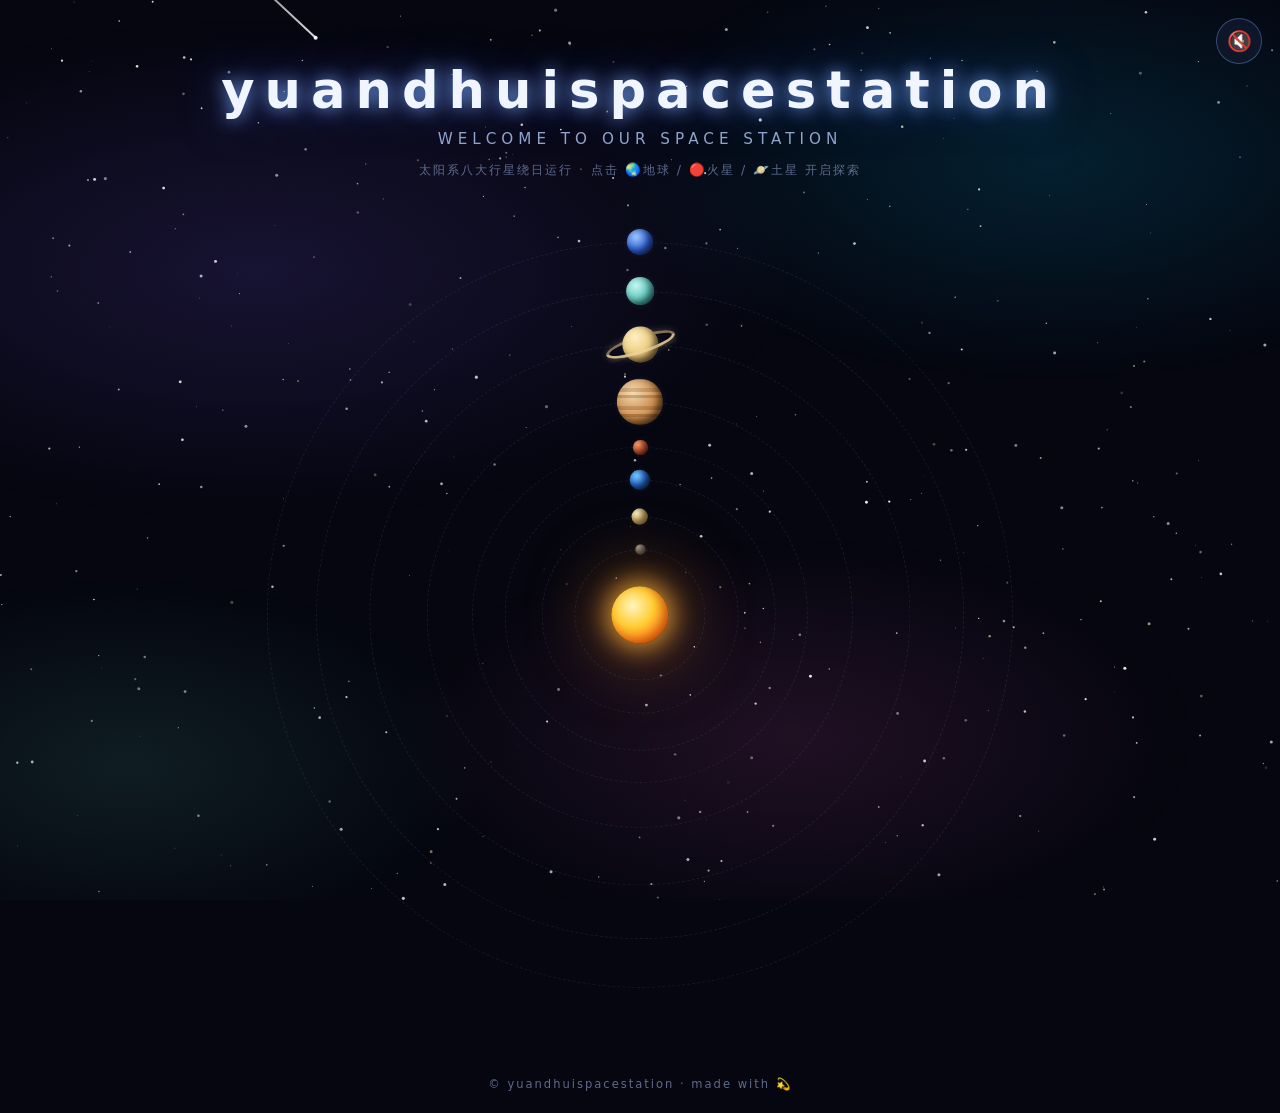
==== commit 9ce84425: "相册更新" ====
--- a/index.html
+++ b/index.html
@@ -47,30 +47,30 @@
       </div>
 
       <!-- 🌏 地球：点击打开相册 -->
-      <div class="orbit" style="--r:16"></div>
-      <div class="revolver" style="--r:16;--t:10s">
+      <div class="orbit" style="--r:16.5"></div>
+      <div class="revolver" style="--r:16.5;--t:10s">
         <div class="planet-wrap earth-wrap" data-modal="earthModal" role="button" tabindex="0" aria-label="地球：打开相册">
           <div class="planet-mini earth" title="地球 · 相册"></div>
         </div>
       </div>
 
       <!-- 🔴 火星：点击打开 2048 -->
-      <div class="orbit" style="--r:20"></div>
-      <div class="revolver" style="--r:20;--t:14s">
+      <div class="orbit" style="--r:20.5"></div>
+      <div class="revolver" style="--r:20.5;--t:14s">
         <div class="planet-wrap mars-wrap" data-modal="marsModal" role="button" tabindex="0" aria-label="火星：打开2048小游戏">
           <div class="planet-mini mars" title="火星 · 2048"></div>
         </div>
       </div>
 
       <!-- 木星（装饰） -->
-      <div class="orbit" style="--r:25"></div>
-      <div class="revolver" style="--r:25;--t:22s">
+      <div class="orbit" style="--r:26"></div>
+      <div class="revolver" style="--r:26;--t:22s">
         <div class="planet-mini jupiter" title="木星"></div>
       </div>
 
       <!-- 🪐 土星：点击打开留言板（带星环） -->
-      <div class="orbit" style="--r:31"></div>
-      <div class="revolver" style="--r:31;--t:30s">
+      <div class="orbit" style="--r:33"></div>
+      <div class="revolver" style="--r:33;--t:30s">
         <div class="planet-wrap saturn-wrap" data-modal="saturnModal" role="button" tabindex="0" aria-label="土星：打开留言板">
           <div class="saturn-mini">
             <div class="ring-mini" aria-hidden="true"></div>
@@ -81,14 +81,14 @@
       </div>
 
       <!-- 天王星（装饰） -->
-      <div class="orbit" style="--r:37"></div>
-      <div class="revolver" style="--r:37;--t:40s">
+      <div class="orbit" style="--r:39.5"></div>
+      <div class="revolver" style="--r:39.5;--t:40s">
         <div class="planet-mini uranus" title="天王星"></div>
       </div>
 
       <!-- 海王星（装饰） -->
-      <div class="orbit" style="--r:43"></div>
-      <div class="revolver" style="--r:43;--t:50s">
+      <div class="orbit" style="--r:45.5"></div>
+      <div class="revolver" style="--r:45.5;--t:50s">
         <div class="planet-mini neptune" title="海王星"></div>
       </div>
 
--- a/style.css
+++ b/style.css
@@ -115,7 +115,7 @@
 .sun {
   position: absolute;
   top: 50%; left: 50%;
-  width: 6.5%; height: 6.5%;
+  width: 7%; height: 7%;
   transform: translate(-50%, -50%);
   border-radius: 50%;
   background: radial-gradient(circle at 38% 35%, #fff6c0 0%, #ffcc33 40%, #ff7a18 72%, #b03c00 100%);
@@ -170,18 +170,19 @@
 /* 行星基础样式（小球，自带立体光影） */
 .planet-mini {
   border-radius: 50%;
-  box-shadow: inset -3px -2px 5px rgba(0,0,0,.55), 0 0 5px rgba(255,255,255,.06);
+  box-shadow: inset -4px -3px 7px rgba(0,0,0,.55), 0 0 6px rgba(255,255,255,.07);
   transition: transform .25s ease, box-shadow .25s ease;
 }
 
-/* 各行星颜色与尺寸（按真实顺序：水金地火木土天海） */
-.planet-mini.mercury  { width: 7px;  height: 7px;  background: radial-gradient(circle at 35% 30%, #c8c2b8, #6e6256 75%, #2e2620); }
-.planet-mini.venus    { width: 11px; height: 11px; background: radial-gradient(circle at 35% 30%, #fff0c0, #d6a85e 70%, #6b441f); }
-.planet-mini.earth    { width: 14px; height: 14px; background: radial-gradient(circle at 35% 30%, #79c7ff, #2a6fd6 50%, #081f52); }
-.planet-mini.mars     { width: 11px; height: 11px; background: radial-gradient(circle at 35% 30%, #ffa36b, #d9593a 55%, #471307); }
-.planet-mini.jupiter  { width: 30px; height: 30px; background: radial-gradient(circle at 35% 30%, #f4d9b0, #c98a4b 55%, #6e3e15); }
-.planet-mini.uranus   { width: 19px; height: 19px; background: radial-gradient(circle at 35% 30%, #c5f5f0, #5fc9c0 55%, #1d6e68); }
-.planet-mini.neptune  { width: 18px; height: 18px; background: radial-gradient(circle at 35% 30%, #9cc6ff, #2e63d6 55%, #0e2980); }
+/* 各行星颜色与尺寸（按真实顺序：水金地火木土天海；
+   尺寸未按真实比例，保留“类地行星小、气态巨行星大”的相对区分即可） */
+.planet-mini.mercury  { width: 10px; height: 10px; background: radial-gradient(circle at 35% 30%, #c8c2b8, #6e6256 75%, #2e2620); }
+.planet-mini.venus    { width: 16px; height: 16px; background: radial-gradient(circle at 35% 30%, #fff0c0, #d6a85e 70%, #6b441f); }
+.planet-mini.earth    { width: 20px; height: 20px; background: radial-gradient(circle at 35% 30%, #79c7ff, #2a6fd6 50%, #081f52); }
+.planet-mini.mars     { width: 15px; height: 15px; background: radial-gradient(circle at 35% 30%, #ffa36b, #d9593a 55%, #471307); }
+.planet-mini.jupiter  { width: 46px; height: 46px; background: radial-gradient(circle at 35% 30%, #f4d9b0, #c98a4b 55%, #6e3e15); }
+.planet-mini.uranus   { width: 28px; height: 28px; background: radial-gradient(circle at 35% 30%, #c5f5f0, #5fc9c0 55%, #1d6e68); }
+.planet-mini.neptune  { width: 26px; height: 26px; background: radial-gradient(circle at 35% 30%, #9cc6ff, #2e63d6 55%, #0e2980); }
 
 /* 木星额外条纹 */
 .planet-mini.jupiter {
@@ -197,21 +198,21 @@
 /* 土星（带星环） */
 .saturn-mini {
   position: relative;
-  width: 26px; height: 26px;
+  width: 36px; height: 36px;
 }
 .planet-mini.saturn {
   position: absolute; inset: 0;
-  width: 26px; height: 26px;
+  width: 36px; height: 36px;
   background: radial-gradient(circle at 35% 30%, #ffefc4, #eccb7e 50%, #6b4c1c);
 }
 .ring-mini {
   position: absolute;
   top: 50%; left: 50%;
-  width: 52px; height: 13px;
+  width: 72px; height: 18px;
   transform: translate(-50%, -50%) rotate(-18deg);
   border-radius: 50%;
-  border: 2px solid rgba(233, 203, 141, .55);
-  box-shadow: 0 0 6px rgba(233, 203, 141, .25);
+  border: 3px solid rgba(233, 203, 141, .55);
+  box-shadow: 0 0 8px rgba(233, 203, 141, .25);
   pointer-events: none;
 }
 .ring-mini.ring-front {
@@ -219,9 +220,9 @@
   border-color: rgba(240, 215, 160, .7);
 }
 
-/* 可点击行星容器（地球/火星/土星）：扩大点击热区到 44x44（无障碍最小尺寸） */
+/* 可点击行星容器（地球/火星/土星）：扩大点击热区到 56x56（行星变大后相应加大） */
 .revolver > .planet-wrap {
-  width: 44px; height: 44px;
+  width: 56px; height: 56px;
   display: flex;
   align-items: center;
   justify-content: center;
@@ -242,21 +243,21 @@
 .mars-wrap   { --glow: rgba(255, 110, 60, .8); }
 .saturn-wrap { --glow: rgba(233, 203, 141, .8); }
 
-/* hover / focus 放大 + 发光（仅支持 hover 的设备，避免手机端粘滞） */
+/* hover / focus 放大 + 发光（行星变大后放大倍率适度调低） */
 @media (hover: hover) {
   .planet-wrap:hover .planet-mini {
-    transform: scale(1.55);
-    box-shadow: 0 0 14px 3px var(--glow), inset -3px -2px 5px rgba(0,0,0,.55);
+    transform: scale(1.35);
+    box-shadow: 0 0 18px 4px var(--glow), inset -4px -3px 7px rgba(0,0,0,.55);
   }
   .planet-wrap:hover .saturn-mini .planet-mini.saturn {
-    transform: scale(1.4);
-    box-shadow: 0 0 14px 3px var(--glow), inset -3px -2px 5px rgba(0,0,0,.55);
+    transform: scale(1.25);
+    box-shadow: 0 0 18px 4px var(--glow), inset -4px -3px 7px rgba(0,0,0,.55);
   }
 }
 .planet-wrap:focus-visible .planet-mini,
 .planet-wrap:focus-visible .saturn-mini .planet-mini.saturn {
-  transform: scale(1.55);
-  box-shadow: 0 0 14px 3px var(--glow), inset -3px -2px 5px rgba(0,0,0,.55);
+  transform: scale(1.35);
+  box-shadow: 0 0 18px 4px var(--glow), inset -4px -3px 7px rgba(0,0,0,.55);
 }
 
 /* 触屏按下的即时反馈 */
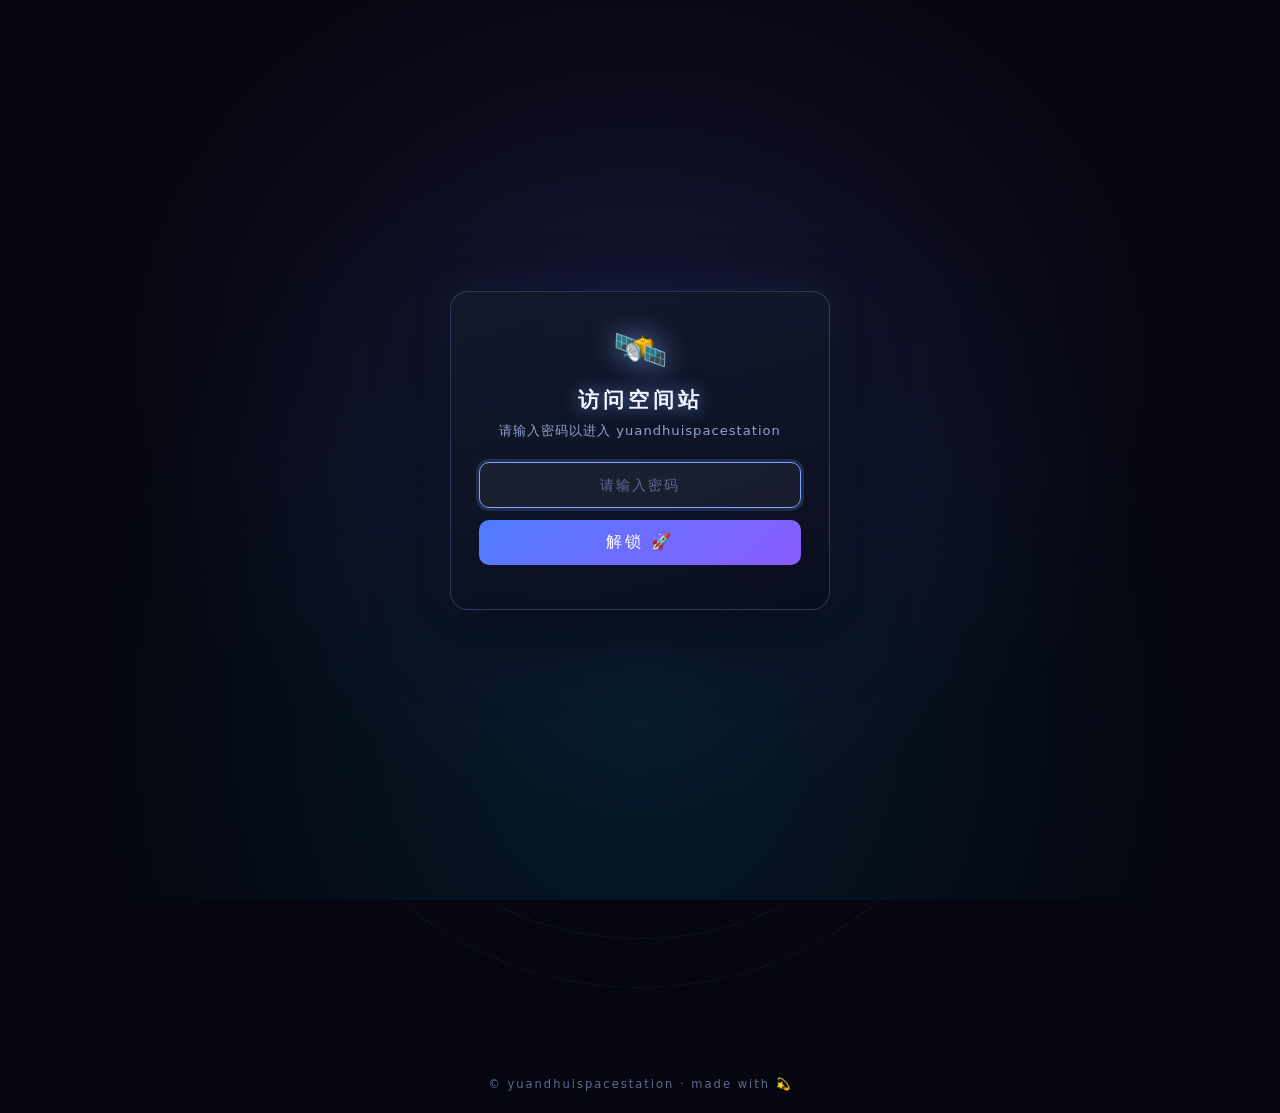
==== commit 7baa0fcd: "更新图片，功能" ====
--- a/index.html
+++ b/index.html
@@ -12,6 +12,28 @@
 </head>
 <body>
 
+  <!-- ============ 密码保护层（最先显示，验证通过后隐藏） ============ -->
+  <div class="lock-screen" id="lockScreen">
+    <div class="lock-box">
+      <div class="lock-icon">🛰️</div>
+      <h2 class="lock-title">访问空间站</h2>
+      <p class="lock-tip">请输入密码以进入 yuandhuispacestation</p>
+      <form class="lock-form" id="lockForm" autocomplete="off">
+        <input
+          type="password"
+          id="lockInput"
+          class="lock-input"
+          placeholder="请输入密码"
+          autocomplete="off"
+          inputmode="numeric"
+          maxlength="32"
+          required>
+        <button type="submit" class="lock-btn">解锁 🚀</button>
+      </form>
+      <p class="lock-error" id="lockError">密码错误，请重新输入</p>
+    </div>
+  </div>
+
   <!-- ============ 背景层（最底层，不拦截点击） ============ -->
   <div class="nebula" aria-hidden="true"></div>          <!-- 星云光晕（CSS 渐变） -->
   <canvas id="starfield" aria-hidden="true"></canvas>   <!-- 闪烁星星 + 流星（JS 绘制） -->
@@ -23,7 +45,7 @@
   <header>
     <h1 class="title">yuandhuispacestation</h1>
     <p class="subtitle">WELCOME TO OUR SPACE STATION</p>
-    <p class="hint">太阳系八大行星绕日运行 · 点击 🌏地球 / 🔴火星 / 🪐土星 开启探索</p>
+    <p class="hint">太阳系八大行星绕日运行 · 点击 🌏地球 / 🔴火星 / 🪐土星 / 🐈金星 开启探索</p>
   </header>
 
   <!-- ============ 太阳系：八大行星轨道运行图（地球/火星/土星可点击弹窗） ============ -->
@@ -40,10 +62,12 @@
         <div class="planet-mini mercury" title="水星"></div>
       </div>
 
-      <!-- 金星（装饰） -->
+      <!-- 🐈 金星：点击进入撸猫屋 -->
       <div class="orbit" style="--r:12"></div>
       <div class="revolver" style="--r:12;--t:7s">
-        <div class="planet-mini venus" title="金星"></div>
+        <div class="planet-wrap venus-wrap" data-modal="venusModal" role="button" tabindex="0" aria-label="金星：打开撸猫屋">
+          <div class="planet-mini venus" title="金星 · 撸猫"></div>
+        </div>
       </div>
 
       <!-- 🌏 地球：点击打开相册 -->
@@ -139,6 +163,14 @@
         </div>
       </div>
       <p class="game-tip">⌨️ 方向键 / WASD 操作 · 📱 手机端在棋盘上滑动</p>
+      <!-- 排行榜：Top 10，localStorage 持久化；破纪录会弹框留名 -->
+      <div class="leaderboard">
+        <div class="leaderboard-head">
+          <span class="leaderboard-title">🏆 排行榜</span>
+          <button class="btn-clear-board" id="g2048ClearBoard" title="清空排行榜">清空</button>
+        </div>
+        <div class="leaderboard-list" id="g2048BoardList"></div>
+      </div>
     </div>
   </div>
 
@@ -161,7 +193,56 @@
     </div>
   </div>
 
-  <!-- ============ 脚本（顺序：相册清单 → 背景 → 音乐 → 游戏 → 留言板 → 主逻辑） ============ -->
+  <!-- ============ 金星弹窗：撸猫屋 ============ -->
+  <div class="modal" id="venusModal" aria-hidden="true">
+    <div class="modal-box">
+      <div class="modal-head">
+        <h2 class="modal-title">🐈 金星 · 撸猫屋</h2>
+        <button class="close-btn" data-close aria-label="关闭弹窗">✕</button>
+      </div>
+      <!-- 好感度条：累计数字 + 进度条（每 20 次满一圈，触发心动特效） -->
+      <div class="affection-bar">
+        <span class="affection-label">好感度</span>
+        <div class="affection-progress">
+          <div class="affection-fill" id="catAffectionFill"></div>
+        </div>
+        <b class="affection-num" id="catAffectionNum">0</b>
+      </div>
+      <!-- 撸猫舞台：点击小猫触发随机气泡 -->
+      <div class="cat-stage" id="catStage">
+        <div class="cat" id="catBody" role="button" tabindex="0" aria-label="点击撸猫">
+          <div class="cat-emoji" id="catEmoji">🐱</div>
+        </div>
+      </div>
+      <p class="cat-tip">👆 点一下小猫，它会咕噜咕噜地回应你</p>
+    </div>
+  </div>
+
+  <!-- ============ 2048 破纪录弹框（独立层，z-index 高于普通弹窗） ============ -->
+  <div class="record-modal" id="g2048RecordModal" aria-hidden="true">
+    <div class="record-box">
+      <div class="record-icon">🎉</div>
+      <h2 class="record-title">恭喜打破纪录！</h2>
+      <p class="record-desc" id="g2048RecordDesc"></p>
+      <form class="record-form" id="g2048RecordForm" autocomplete="off">
+        <input
+          type="text"
+          id="g2048RecordName"
+          placeholder="请留下你的姓名（最多 20 字）"
+          maxlength="20"
+          autocomplete="off"
+          required>
+        <div class="record-actions">
+          <button type="button" class="btn-skip" id="g2048RecordSkip">跳过</button>
+          <button type="submit" class="btn-submit">上榜 ⭐</button>
+        </div>
+      </form>
+      <p class="record-time-tip" id="g2048RecordTimeTip"></p>
+    </div>
+  </div>
+
+  <!-- ============ 脚本（顺序：密码保护 → 相册清单 → 背景 → 音乐 → 游戏 → 留言板 → 主逻辑） ============ -->
+  <script src="js/password.js"></script>
   <script src="js/album-manifest.js"></script>
   <script src="js/starfield.js"></script>
   <script src="js/music.js"></script>
--- a/style.css
+++ b/style.css
@@ -1,6 +1,7 @@
 /* ============================================================
    yuandhuispacestation — 星空主题单页站样式表
    目录：
+   0. 密码保护层（访问门禁）
    1. 基础与背景（深空黑 / 星云光晕）
    2. 标题与整体布局
    3. 星球（地球 / 火星 / 土星，自转 + 悬浮发光）
@@ -10,6 +11,149 @@
    7. 土星弹窗 · 留言板
    8. 音乐按钮 / 入场动画 / 响应式
    ============================================================ */
+
+/* ---------- 0. 密码保护层 ---------- */
+/* 未验证时锁定 body，禁止背景滚动 */
+body.locked { overflow: hidden; }
+
+.lock-screen {
+  position: fixed;
+  inset: 0;
+  z-index: 9999; /* 高于一切弹窗与背景 */
+  display: flex;
+  align-items: center;
+  justify-content: center;
+  padding: 20px;
+  background:
+    radial-gradient(ellipse at 50% 40%, rgba(80, 60, 160, .22), transparent 60%),
+    radial-gradient(ellipse at 50% 80%, rgba(0, 150, 200, .14), transparent 60%),
+    #05060f;
+  backdrop-filter: blur(8px);
+  -webkit-backdrop-filter: blur(8px);
+  opacity: 1;
+  transition: opacity .4s ease;
+}
+/* 验证通过后淡出隐藏 */
+.lock-screen.unlocked {
+  opacity: 0;
+  pointer-events: none;
+}
+
+.lock-box {
+  width: 100%;
+  max-width: 380px;
+  text-align: center;
+  background: linear-gradient(165deg, rgba(19, 26, 46, .92), rgba(10, 14, 29, .92));
+  border: 1px solid rgba(120, 150, 220, .28);
+  border-radius: 18px;
+  padding: 36px 28px 30px;
+  box-shadow: 0 24px 70px rgba(0, 0, 0, .65), 0 0 40px rgba(80, 120, 220, .15);
+  animation: lockRise .6s ease;
+}
+@keyframes lockRise {
+  from { opacity: 0; transform: translateY(20px) scale(.96); }
+  to   { opacity: 1; transform: none; }
+}
+
+.lock-icon {
+  font-size: 44px;
+  line-height: 1;
+  margin-bottom: 14px;
+  filter: drop-shadow(0 0 14px rgba(140, 180, 255, .6));
+  animation: lockFloat 3.6s ease-in-out infinite alternate;
+}
+@keyframes lockFloat {
+  from { transform: translateY(0); }
+  to   { transform: translateY(-6px); }
+}
+
+.lock-title {
+  font-size: 1.3rem;
+  font-weight: 700;
+  letter-spacing: 4px;
+  color: #f0f5ff;
+  text-shadow: 0 0 18px rgba(120, 170, 255, .7);
+  margin-bottom: 8px;
+}
+
+.lock-tip {
+  font-size: .82rem;
+  color: #8fa3cc;
+  letter-spacing: 1px;
+  margin-bottom: 22px;
+}
+
+.lock-form {
+  display: flex;
+  flex-direction: column;
+  gap: 12px;
+}
+
+.lock-input {
+  width: 100%;
+  padding: 12px 16px;
+  border-radius: 10px;
+  background: rgba(255, 255, 255, .05);
+  border: 1px solid rgba(140, 170, 255, .28);
+  color: #e8eefb;
+  font-size: 1.05rem;
+  letter-spacing: 4px;
+  text-align: center;
+  outline: none;
+  transition: border-color .25s, box-shadow .25s;
+}
+.lock-input::placeholder {
+  color: #5d6b8f;
+  letter-spacing: 2px;
+  font-size: .9rem;
+}
+.lock-input:focus {
+  border-color: #7ea6ff;
+  box-shadow: 0 0 0 3px rgba(110, 150, 255, .18);
+}
+/* 密码错误时输入框抖动 */
+.lock-input.shake { animation: lockShake .4s ease; }
+
+.lock-btn {
+  padding: 12px 16px;
+  border-radius: 10px;
+  border: none;
+  cursor: pointer;
+  background: linear-gradient(135deg, #4f7cff, #8a5cff);
+  color: #fff;
+  font-size: 1rem;
+  letter-spacing: 3px;
+  transition: .25s;
+}
+.lock-btn:hover {
+  filter: brightness(1.15);
+  box-shadow: 0 0 18px rgba(110, 130, 255, .55);
+}
+.lock-btn:active { transform: scale(.97); }
+
+/* 错误提示：默认隐藏，密码错误时抖动并显示 */
+.lock-error {
+  margin-top: 14px;
+  font-size: .82rem;
+  color: #ff9d9d;
+  letter-spacing: 1px;
+  height: 0;
+  opacity: 0;
+  overflow: hidden;
+  transition: opacity .25s, height .25s;
+}
+.lock-error.show {
+  height: 1.2em;
+  opacity: 1;
+  animation: lockShake .4s ease;
+}
+@keyframes lockShake {
+  0%, 100% { transform: translateX(0); }
+  20%      { transform: translateX(-8px); }
+  40%      { transform: translateX(8px); }
+  60%      { transform: translateX(-5px); }
+  80%      { transform: translateX(5px); }
+}
 
 /* ---------- 1. 基础与背景 ---------- */
 * { margin: 0; padding: 0; box-sizing: border-box; }
@@ -242,6 +386,7 @@
 .earth-wrap  { --glow: rgba(80, 160, 255, .8); }
 .mars-wrap   { --glow: rgba(255, 110, 60, .8); }
 .saturn-wrap { --glow: rgba(233, 203, 141, .8); }
+.venus-wrap  { --glow: rgba(255, 200, 110, .8); }
 
 /* hover / focus 放大 + 发光（行星变大后放大倍率适度调低） */
 @media (hover: hover) {
@@ -495,6 +640,197 @@
 @keyframes fadeIn { from { opacity: 0; } to { opacity: 1; } }
 
 .game-tip { margin-top: 12px; text-align: center; font-size: 12px; color: #7d8db3; }
+
+/* 2048 排行榜面板：Top 10，第一名带金色高亮 */
+.leaderboard {
+  margin-top: 14px;
+  padding: 12px 14px;
+  border-radius: 12px;
+  background: rgba(255, 255, 255, .04);
+  border: 1px solid rgba(140, 170, 255, .15);
+}
+.leaderboard-head {
+  display: flex;
+  align-items: center;
+  justify-content: space-between;
+  margin-bottom: 10px;
+}
+.leaderboard-title { font-size: .95rem; color: #ffd98a; letter-spacing: 2px; }
+.btn-clear-board {
+  border: none;
+  background: none;
+  color: #68789e;
+  cursor: pointer;
+  font-size: .75rem;
+  padding: 3px 8px;
+  border-radius: 6px;
+  transition: color .2s, background .2s;
+}
+.btn-clear-board:hover { color: #ff9d9d; background: rgba(255, 80, 80, .1); }
+
+.leaderboard-list {
+  display: flex;
+  flex-direction: column;
+  gap: 6px;
+  max-height: 240px;
+  overflow-y: auto;
+  padding-right: 4px;
+}
+.lb-item {
+  display: grid;
+  grid-template-columns: 28px 1fr auto auto;
+  gap: 10px;
+  align-items: center;
+  padding: 8px 12px;
+  border-radius: 8px;
+  background: rgba(255, 255, 255, .04);
+  border: 1px solid rgba(140, 170, 255, .1);
+  font-size: .85rem;
+  animation: lbFadeIn .3s ease;
+}
+@keyframes lbFadeIn { from { opacity: 0; transform: translateY(-4px); } to { opacity: 1; transform: none; } }
+/* 第一名：金色渐变 + 发光 */
+.lb-item.first {
+  background: linear-gradient(90deg, rgba(255, 215, 130, .18), rgba(255, 150, 80, .06));
+  border-color: rgba(255, 215, 130, .45);
+  box-shadow: 0 0 14px rgba(255, 200, 100, .22);
+}
+.lb-rank {
+  font-weight: 700;
+  color: #ffd98a;
+  text-align: center;
+}
+.lb-item.first .lb-rank::before { content: '👑 '; }
+.lb-name {
+  color: #dce6fb;
+  overflow: hidden;
+  text-overflow: ellipsis;
+  white-space: nowrap;
+}
+.lb-score { color: #ffd98a; font-weight: 700; }
+.lb-time { color: #7d8db3; font-size: .72rem; white-space: nowrap; }
+.lb-empty { text-align: center; color: #7d8db3; padding: 16px 0; font-size: .82rem; }
+
+/* 移动端：排行榜条目自适应（时间换行） */
+@media (max-width: 600px) {
+  .lb-item {
+    grid-template-columns: 22px 1fr auto;
+    gap: 6px;
+    padding: 7px 10px;
+    font-size: .8rem;
+  }
+  .lb-time { grid-column: 1 / -1; text-align: right; font-size: .68rem; color: #5d6b8f; }
+}
+
+/* ---------- 2048 破纪录弹框（独立层，z-index 高于普通弹窗） ---------- */
+.record-modal {
+  position: fixed;
+  inset: 0;
+  z-index: 300; /* 高于 .modal（200） */
+  display: flex;
+  align-items: center;
+  justify-content: center;
+  padding: 18px;
+  background: rgba(3, 5, 16, .82);
+  backdrop-filter: blur(6px);
+  -webkit-backdrop-filter: blur(6px);
+  opacity: 0;
+  pointer-events: none;
+  transition: opacity .28s ease;
+}
+.record-modal.open { opacity: 1; pointer-events: auto; }
+
+.record-box {
+  width: 100%;
+  max-width: 420px;
+  text-align: center;
+  background: linear-gradient(165deg, #1a2240, #0e1430);
+  border: 1px solid rgba(255, 215, 130, .38);
+  border-radius: 18px;
+  padding: 28px 24px 22px;
+  box-shadow: 0 24px 70px rgba(0, 0, 0, .7), 0 0 40px rgba(255, 200, 100, .18);
+  transform: scale(.92) translateY(14px);
+  transition: transform .28s ease;
+}
+.record-modal.open .record-box { transform: none; }
+
+.record-icon {
+  font-size: 56px;
+  line-height: 1;
+  margin-bottom: 6px;
+  filter: drop-shadow(0 0 16px rgba(255, 200, 100, .65));
+  animation: pop .4s ease;
+}
+.record-title {
+  font-size: 1.3rem;
+  color: #ffd98a;
+  letter-spacing: 2px;
+  margin-bottom: 10px;
+  text-shadow: 0 0 14px rgba(255, 200, 100, .5);
+}
+.record-desc {
+  font-size: .92rem;
+  color: #cdd9f5;
+  margin-bottom: 18px;
+  line-height: 1.6;
+}
+
+.record-form input {
+  width: 100%;
+  padding: 12px 14px;
+  border-radius: 10px;
+  background: rgba(255, 255, 255, .06);
+  border: 1px solid rgba(255, 215, 130, .32);
+  color: #e8eefb;
+  font-size: 1rem;
+  outline: none;
+  transition: border-color .25s, box-shadow .25s;
+  margin-bottom: 14px;
+  font-family: inherit;
+}
+.record-form input::placeholder { color: #6b7a9e; letter-spacing: 1px; }
+.record-form input:focus {
+  border-color: #ffd98a;
+  box-shadow: 0 0 0 3px rgba(255, 215, 130, .22);
+}
+
+.record-actions {
+  display: flex;
+  gap: 10px;
+  justify-content: center;
+}
+.btn-skip,
+.btn-submit {
+  padding: 10px 22px;
+  border-radius: 10px;
+  cursor: pointer;
+  font-size: .95rem;
+  letter-spacing: 1px;
+  transition: .25s;
+}
+.btn-skip {
+  background: rgba(255, 255, 255, .08);
+  color: #cdd9f5;
+  border: 1px solid rgba(140, 170, 255, .25);
+}
+.btn-skip:hover { background: rgba(255, 255, 255, .14); }
+.btn-submit {
+  background: linear-gradient(135deg, #ffb070, #ff7eb0);
+  color: #fff;
+  border: none;
+}
+.btn-submit:hover {
+  filter: brightness(1.15);
+  box-shadow: 0 0 16px rgba(255, 150, 110, .55);
+}
+.btn-submit:active, .btn-skip:active { transform: scale(.97); }
+
+.record-time-tip {
+  margin-top: 14px;
+  font-size: .72rem;
+  color: #5d6b8f;
+  letter-spacing: 1px;
+}
 
 /* ---------- 7. 土星弹窗 · 留言板 ---------- */
 .msg-form { display: flex; flex-direction: column; gap: 10px; margin-bottom: 16px; }
@@ -620,3 +956,134 @@
   .modal         { padding: 12px; }
   .modal-box     { padding: 16px 14px 20px; }
 }
+
+/* ---------- 9. 金星弹窗 · 撸猫屋 ---------- */
+/* 好感度条：标签 + 进度条 + 数字 */
+.affection-bar {
+  display: flex;
+  align-items: center;
+  gap: 12px;
+  margin-bottom: 18px;
+  padding: 10px 14px;
+  border-radius: 12px;
+  background: rgba(255, 255, 255, .05);
+  border: 1px solid rgba(255, 200, 110, .22);
+}
+.affection-label {
+  font-size: .8rem;
+  color: #ffd9a0;
+  letter-spacing: 2px;
+  white-space: nowrap;
+}
+.affection-progress {
+  flex: 1;
+  height: 10px;
+  border-radius: 6px;
+  background: rgba(255, 255, 255, .08);
+  overflow: hidden;
+}
+.affection-fill {
+  height: 100%;
+  width: 0%;
+  border-radius: 6px;
+  background: linear-gradient(90deg, #ffb070, #ff7eb0);
+  box-shadow: 0 0 10px rgba(255, 150, 110, .6);
+  transition: width .35s ease;
+}
+.affection-num {
+  font-size: 1.2rem;
+  color: #ffd98a;
+  min-width: 28px;
+  text-align: right;
+}
+
+/* 撸猫舞台：居中放置可点击的猫 */
+.cat-stage {
+  position: relative;
+  display: flex;
+  align-items: center;
+  justify-content: center;
+  min-height: 240px;
+  border-radius: 16px;
+  background:
+    radial-gradient(circle at 50% 40%, rgba(255, 220, 170, .12), transparent 65%),
+    rgba(255, 255, 255, .03);
+  border: 1px solid rgba(255, 200, 110, .16);
+  overflow: hidden;
+  margin-bottom: 12px;
+}
+
+/* 小猫本体：emoji 大号显示，hover 抬爪，点击抖动 */
+.cat {
+  position: relative;
+  z-index: 2;
+  cursor: pointer;
+  user-select: none;
+  -webkit-tap-highlight-color: transparent;
+  touch-action: manipulation;
+  outline: none;
+  transition: transform .2s ease;
+}
+.cat-emoji {
+  font-size: 96px;
+  line-height: 1;
+  filter: drop-shadow(0 6px 14px rgba(255, 180, 120, .35));
+  animation: catBreathe 3.4s ease-in-out infinite alternate;
+}
+@keyframes catBreathe {
+  from { transform: translateY(0) scale(1); }
+  to   { transform: translateY(-5px) scale(1.04); }
+}
+@media (hover: hover) {
+  .cat:hover { transform: scale(1.08) rotate(-3deg); }
+}
+.cat:active .cat-emoji { animation: catShake .4s ease; }
+@keyframes catShake {
+  0%, 100% { transform: rotate(0deg) scale(1); }
+  20%      { transform: rotate(-12deg) scale(.92); }
+  40%      { transform: rotate(12deg)  scale(.92); }
+  60%      { transform: rotate(-8deg)  scale(1); }
+  80%      { transform: rotate(8deg)  scale(1); }
+}
+/* 撸多了的“心动”状态：换成 😻 并发光 */
+.cat-stage.love .cat-emoji {
+  animation: catLove 1.2s ease;
+}
+@keyframes catLove {
+  0%   { transform: scale(1); filter: drop-shadow(0 6px 14px rgba(255,180,120,.35)); }
+  40%  { transform: scale(1.25) rotate(-6deg); filter: drop-shadow(0 0 24px rgba(255, 120, 180, .9)); }
+  100% { transform: scale(1); filter: drop-shadow(0 6px 14px rgba(255,180,120,.35)); }
+}
+
+/* 浮起气泡：每次撸猫随机生成一个，向上飘 + 淡出 */
+.cat-bubble {
+  position: absolute;
+  z-index: 3;
+  bottom: 50%;
+  padding: 6px 14px;
+  border-radius: 18px;
+  background: linear-gradient(135deg, rgba(255, 230, 180, .95), rgba(255, 180, 200, .95));
+  color: #5a2a10;
+  font-size: .92rem;
+  font-weight: 600;
+  letter-spacing: 1px;
+  white-space: nowrap;
+  box-shadow: 0 4px 14px rgba(255, 150, 110, .35);
+  pointer-events: none;
+  opacity: 0;
+  animation: bubbleFloat 1.6s ease-out forwards;
+}
+@keyframes bubbleFloat {
+  0%   { opacity: 0; transform: translate(-50%, 0) scale(.6); }
+  15%  { opacity: 1; transform: translate(-50%, -10px) scale(1.05); }
+  70%  { opacity: 1; transform: translate(-50%, -60px) scale(1); }
+  100% { opacity: 0; transform: translate(-50%, -90px) scale(.9); }
+}
+
+.cat-tip { margin-top: 8px; text-align: center; font-size: 12px; color: #7d8db3; }
+
+/* 移动端：撸猫屋字号微调 */
+@media (max-width: 600px) {
+  .cat-emoji      { font-size: 78px; }
+  .affection-num  { font-size: 1.05rem; }
+}
